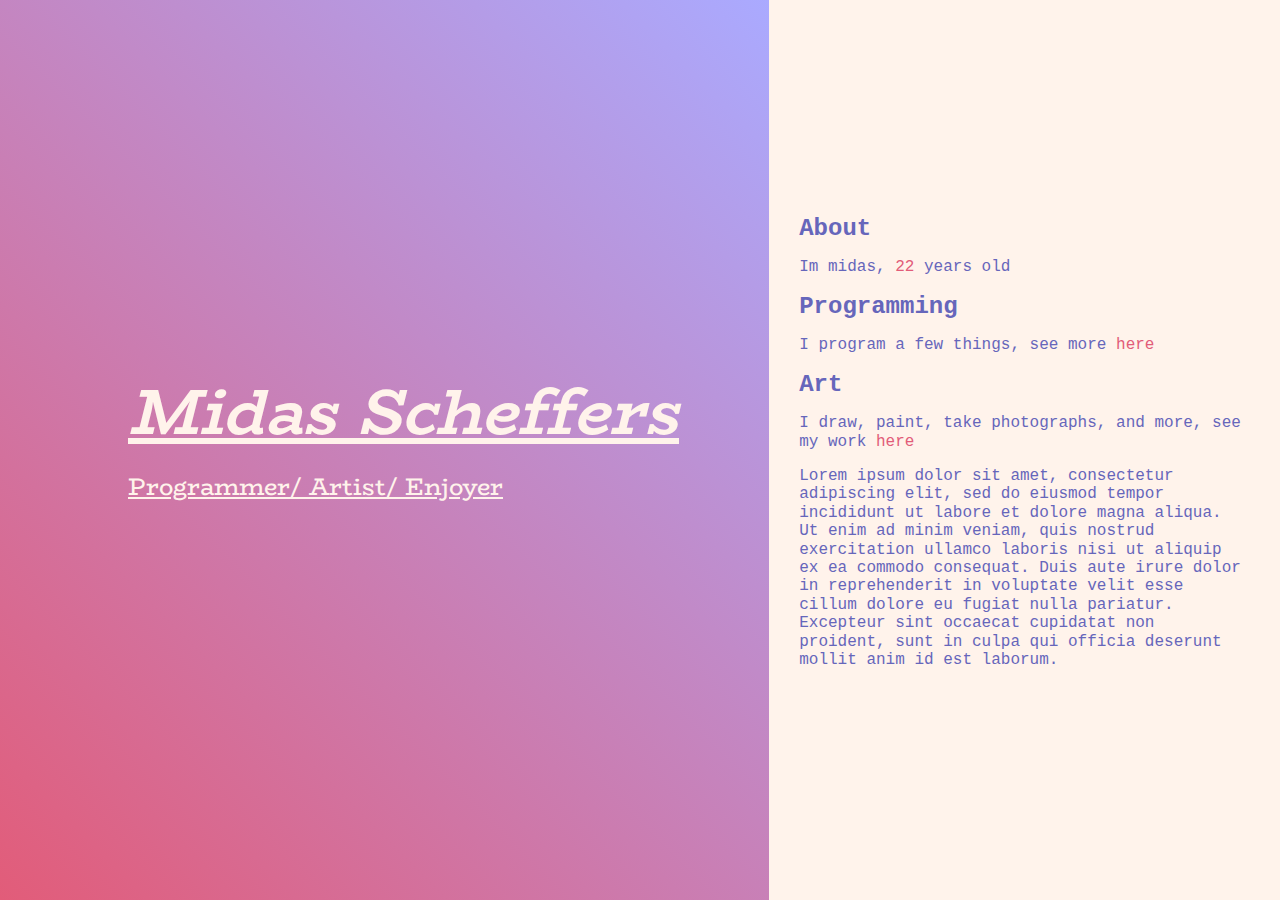
==== index.html @ fac3b4a9 "first comit" ====
<!DOCTYPE html>
<html lang="en">
<head>
    <meta charset="UTF-8">
    <meta http-equiv="X-UA-Compatible" content="IE=edge">
    <meta name="viewport" content="width=device-width, initial-scale=1.0">
    <link rel="stylesheet" href="style/normalize.css">
    <link rel="stylesheet" href="style/main.css">
    <link rel="shortcut icon" type="image/jpg" href="favicon-32x32.png">
    <style>
        @import url('https://fonts.googleapis.com/css2?family=BioRhyme:wght@200&family=Gideon+Roman&family=Roboto+Slab:wght@100&display=swap');
    </style> 
    <title>Home - Midas Scheffers</title>
</head>
<body>
    <header class="landing_head">
        <h1>Midas Scheffers</h1>
        <p><a href="programming.html">Programmer</a>/ <a href="art.html">Artist</a>/ Enjoyer</p>
    </header>
    <div class="wrapper">
        <middle>
            <h2>About</h2>
            <p>Im midas, <span id="age">age</span> years old</p>
            
            <h2>Programming</h2>
            <p>I program a few things, see more <a href="programming.html">here</a></p>
            
            <h2>Art</h2>
            <p>I draw, paint, take photographs, and more, see my work <a href="art.html">here</a></p>
            <p>
                Lorem ipsum dolor sit amet, consectetur adipiscing elit, sed do eiusmod tempor incididunt ut labore et dolore magna aliqua. Ut enim ad minim veniam, quis nostrud exercitation ullamco laboris nisi ut aliquip ex ea commodo consequat. Duis aute irure dolor in reprehenderit in voluptate velit esse cillum dolore eu fugiat nulla pariatur. Excepteur sint occaecat cupidatat non proident, sunt in culpa qui officia deserunt mollit anim id est laborum.
            </p>
        </middle>
    </div>
    <script src="age.js"></script>
</body>
</html>
---- style/main.css ----
:root{
    --light: #fff3eb;
    --lighter: #fff9f5;
    --middle: #e25c79;
    --dark: #aaaaff;
    --darker: #66b;
}



body{
    font-family: 'Courier New', Courier, monospace;
    overflow-x: hidden;
    background-color: var(--light);
    color: var(--darker);
    padding: 0px;
    margin: 0px;
    display: flex;
    /* flex-direction: column; */
    justify-content: center;
}

.wrapper{
    width: min(75vw, 900px);
    padding: 30px;
    background-color: var(--light);
    display: flex;
    flex-direction: column;
    justify-content: center;
    /* background-color: #aaa; */
}

h1{
    margin: 0px;
}

h1 a{
    color: var(--darker);
}

h2{
    margin: 0px;
}

a{
    color: var(--middle);
    text-decoration: none;
}

article{
    margin-top: 20px;
    background-color: var(--lighter);
    border-color: var(--light);
    border-style: solid;
    border-width: 1px;
    border-radius: 6px;
}

article h2{
    background-color: var(--lighter);
    border-radius: 6px;
    padding: 6px;
}

article p{
    padding: 6px;
}

#age{
    color: var(--middle);
}


header.landing_head {
    display: flex;
    flex-direction: column;
    justify-content: center;
    padding-left: 10%;
    width: 100vw;
    height: 100vh;
    background: var(--dark);
    background: linear-gradient(45deg, var(--middle) 0%, var(--dark) 100%);
    color: var(--light);
    font-family: 'BioRhyme', serif;
}

header.landing_head h1{
    font-size: 400%;
    font-style: italic;
    text-decoration: underline;
}

header.landing_head p{
    font-size: 150%;
    font-style: bold;
    text-decoration: underline;
}

header.landing_head a{
    color: var(--light);
}

@media only screen and (max-width: 1200px) {
    body{
        display: flex;
        flex-direction: column;

    }

    header.landing_head {
        display: flex;
        align-items: center;
        justify-content: center;
        word-spacing: 30000px;
        
    }
  }
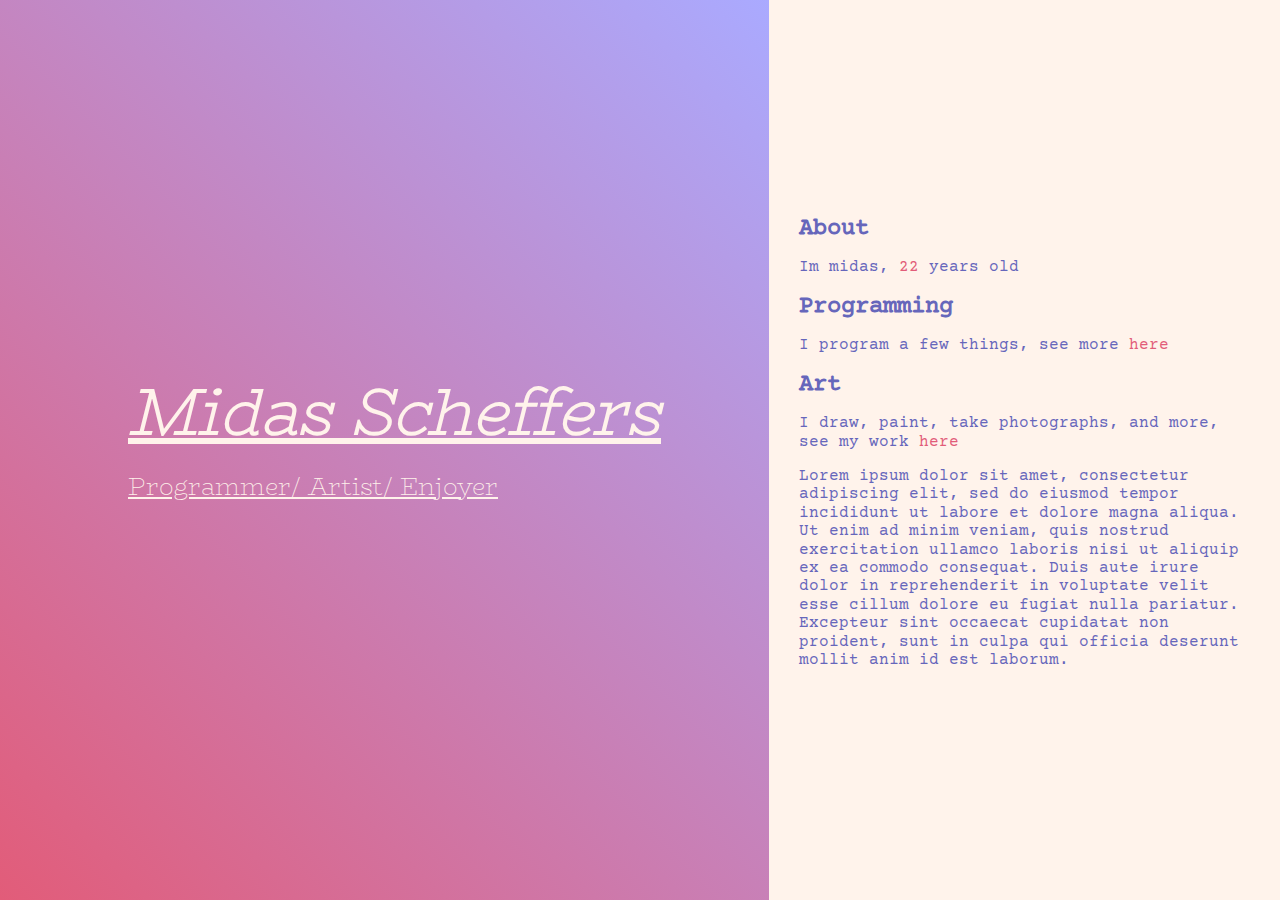
==== commit eed7e323: "[fix] fonts not displaying in chrome" ====
--- a/index.html
+++ b/index.html
@@ -7,9 +7,6 @@
     <link rel="stylesheet" href="style/normalize.css">
     <link rel="stylesheet" href="style/main.css">
     <link rel="shortcut icon" type="image/jpg" href="favicon-32x32.png">
-    <style>
-        @import url('https://fonts.googleapis.com/css2?family=BioRhyme:wght@200&family=Gideon+Roman&family=Roboto+Slab:wght@100&display=swap');
-    </style> 
     <title>Home - Midas Scheffers</title>
 </head>
 <body>
--- a/style/main.css
+++ b/style/main.css
@@ -8,9 +8,25 @@
 }
 
 
+@font-face {
+    font-family: 'BioRhyme';
+    font-style: normal;
+    font-weight: 200;
+    src: url(../fonts/biorhyme.woff2) format('woff2');
+  }
+
+  @font-face {
+    font-family: 'Courier P';
+    font-style: normal;
+    font-weight: 200;
+    src: url(../fonts/courier_prime.woff2) format('woff2');
+  }
+
+
 
 body{
-    font-family: 'Courier New', Courier, monospace;
+    font-family: 'Courier P', 'Segoe UI', Tahoma, Verdana, sans-serif;
+    /* font: optional; */
     overflow-x: hidden;
     background-color: var(--light);
     color: var(--darker);
@@ -58,7 +74,8 @@
 }
 
 article h2{
-    background-color: var(--lighter);
+    background-color: var(--middle);
+    color: var(--light);
     border-radius: 6px;
     padding: 6px;
 }
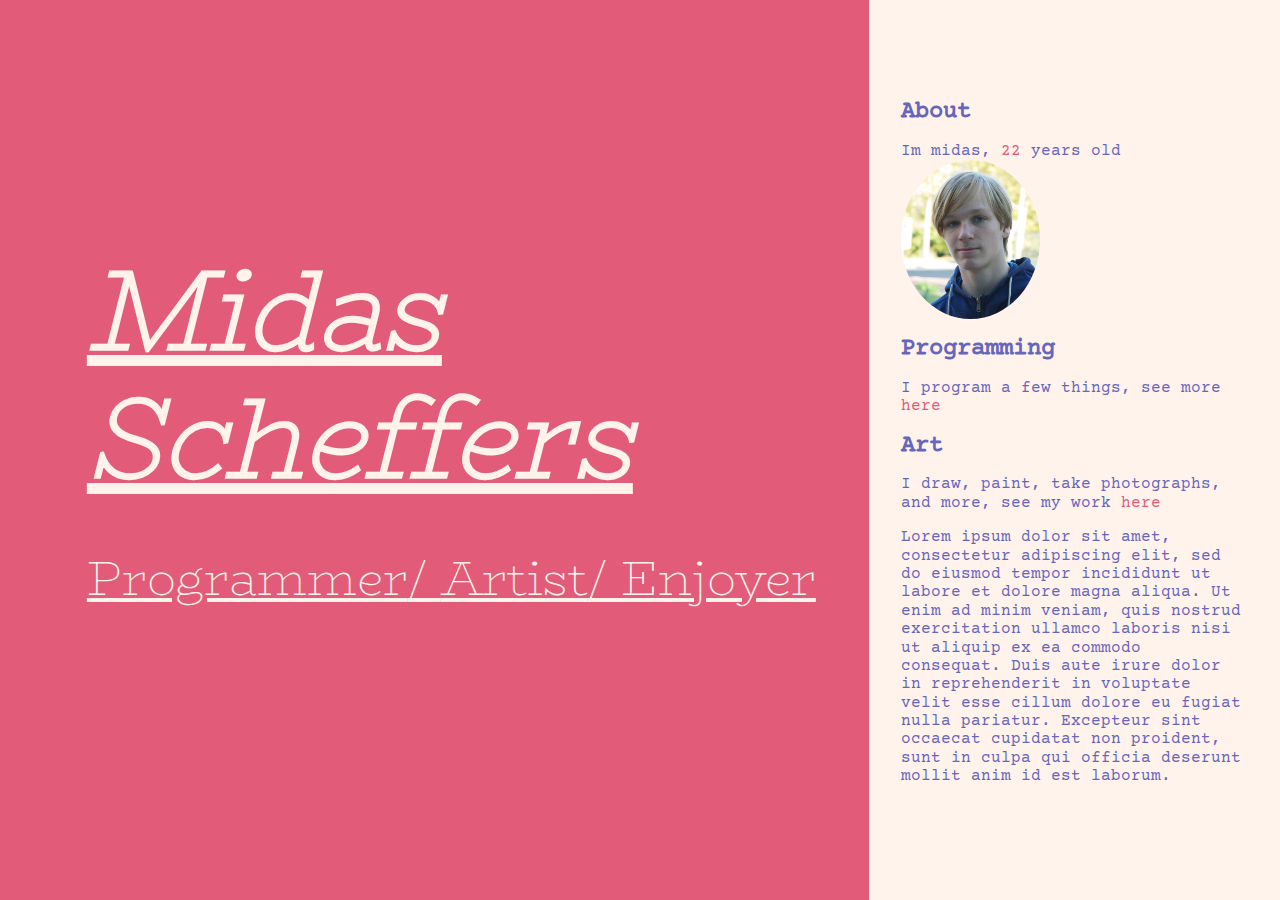
==== commit e27ec928: "make more page better" ====
--- a/index.html
+++ b/index.html
@@ -14,10 +14,14 @@
         <h1>Midas Scheffers</h1>
         <p><a href="programming.html">Programmer</a>/ <a href="art.html">Artist</a>/ Enjoyer</p>
     </header>
-    <div class="wrapper">
+    <div class="wrapper_head">
         <middle>
             <h2>About</h2>
-            <p>Im midas, <span id="age">age</span> years old</p>
+            <p>
+                Im midas, <span id="age">age</span> years old <img src="images/headshot.jpg" alt="headshot" id="headshot">
+            </p>
+
+            
             
             <h2>Programming</h2>
             <p>I program a few things, see more <a href="programming.html">here</a></p>
--- a/style/main.css
+++ b/style/main.css
@@ -5,6 +5,8 @@
     --middle: #e25c79;
     --dark: #aaaaff;
     --darker: #66b;
+
+    --break-point: 60em;
 }
 
 
@@ -13,38 +15,74 @@
     font-style: normal;
     font-weight: 200;
     src: url(../fonts/biorhyme.woff2) format('woff2');
-  }
+}
 
-  @font-face {
+@font-face {
     font-family: 'Courier P';
     font-style: normal;
     font-weight: 200;
     src: url(../fonts/courier_prime.woff2) format('woff2');
-  }
+}
 
 
+@keyframes fadeIn {
+    0% {opacity:0; margin-left: -1vw;}
+    100% {opacity:1; margin-left: 0px;}
+}
+
+
+/* styling */
 
 body{
     font-family: 'Courier P', 'Segoe UI', Tahoma, Verdana, sans-serif;
-    /* font: optional; */
-    overflow-x: hidden;
     background-color: var(--light);
     color: var(--darker);
+    overflow-x: hidden;
     padding: 0px;
     margin: 0px;
-    display: flex;
-    /* flex-direction: column; */
-    justify-content: center;
+    background: var(--dark);
+    background: linear-gradient(45deg, var(--middle) 0%, var(--dark) 100%);
 }
 
-.wrapper{
-    width: min(75vw, 900px);
-    padding: 30px;
+@media (min-width: 60rem){
+    body{
+        display: flex;
+        justify-content: center;
+    }
+}
+
+.wrapper_head{
+    max-width: 60em;
+    padding: 2em;
     background-color: var(--light);
     display: flex;
     flex-direction: column;
     justify-content: center;
+    background-color: var(--light);
     /* background-color: #aaa; */
+}
+
+@media (min-width: 60em){
+    .wrapper_head{
+        width: min(40vw, 60em);
+    }
+}
+
+.wrapper{
+    max-width: 60em;
+    padding: 2em;
+    min-height: 100%;
+    min-height: 100vh;
+    display: flex;
+    flex-direction: column;
+    background-color: var(--light);
+    /* background-color: #aaa; */
+}
+
+@media (min-width: 60em){
+    .wrapper{
+        max-width: 60em;
+    }
 }
 
 h1{
@@ -66,23 +104,51 @@
 
 article{
     margin-top: 20px;
-    background-color: var(--lighter);
-    border-color: var(--light);
-    border-style: solid;
+    /* background-color: var(--lighter);
+    border-color: var(--light); */
+    /* border-style: solid;
     border-width: 1px;
-    border-radius: 6px;
+    border-radius: 6px; */
+    padding: 1em;
+}
+
+#headshot {
+    border-radius: 100%;
+    width: 40%;
+    display: block;
+}
+#headshot_inline{
+    border-radius: 100%;
+    width: 10%;
+    display: inline;
+}
+
+
+header{
+    background-color: var(--middle);
+    color: var(--light);
+}
+
+header h1{
+    color: var(--light);
 }
 
 article h2{
-    background-color: var(--middle);
-    color: var(--light);
+    /* background-color: var(--middle);
+    color: var(--light); */
     border-radius: 6px;
     padding: 6px;
 }
 
 article p{
-    padding: 6px;
+    margin: 10px;
 }
+
+img{
+    display: block;
+    max-width: 100%;
+}
+
 
 #age{
     color: var(--middle);
@@ -90,26 +156,28 @@
 
 
 header.landing_head {
+    font-family: 'BioRhyme', serif;
     display: flex;
     flex-direction: column;
     justify-content: center;
-    padding-left: 10%;
     width: 100vw;
     height: 100vh;
-    background: var(--dark);
-    background: linear-gradient(45deg, var(--middle) 0%, var(--dark) 100%);
+    
     color: var(--light);
-    font-family: 'BioRhyme', serif;
 }
 
 header.landing_head h1{
-    font-size: 400%;
+    animation: fadeIn linear 1s;
+    font-size: clamp(3rem, 1rem + 10vw ,7rem);
     font-style: italic;
     text-decoration: underline;
+    padding-left: 10%;
 }
 
 header.landing_head p{
-    font-size: 150%;
+    animation: fadeIn linear 1s;
+    font-size: clamp(1rem, 0.5rem + 5vw ,3rem);
+    padding-left: 10%;
     font-style: bold;
     text-decoration: underline;
 }
@@ -118,18 +186,8 @@
     color: var(--light);
 }
 
-@media only screen and (max-width: 1200px) {
-    body{
-        display: flex;
-        flex-direction: column;
 
-    }
 
-    header.landing_head {
-        display: flex;
-        align-items: center;
-        justify-content: center;
-        word-spacing: 30000px;
-        
-    }
-  }
+
+
+  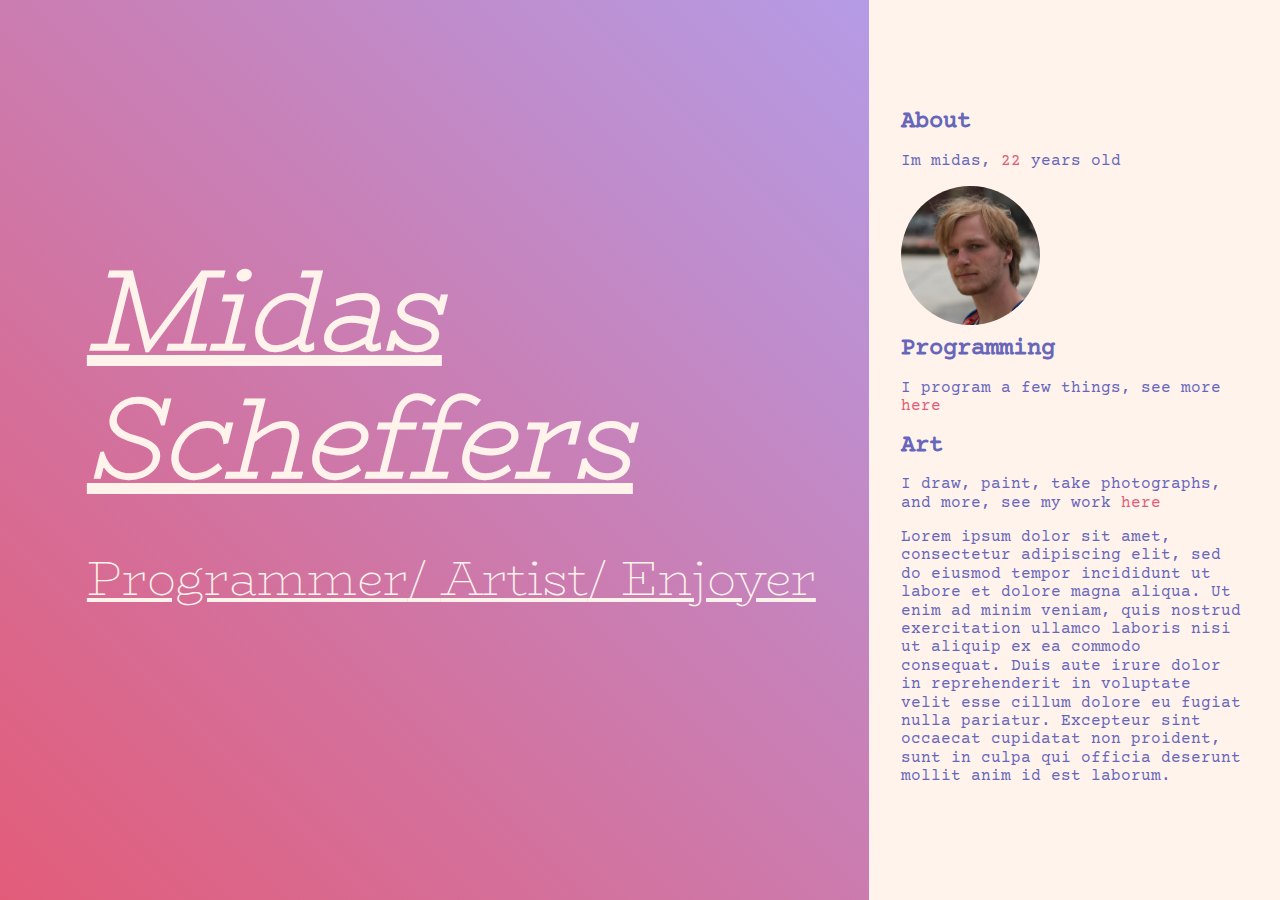
==== commit 3387564a: "[Change] headshot" ====
--- a/index.html
+++ b/index.html
@@ -18,9 +18,9 @@
         <middle>
             <h2>About</h2>
             <p>
-                Im midas, <span id="age">age</span> years old <img src="images/headshot.jpg" alt="headshot" id="headshot">
+                Im midas, <span id="age">age</span> years old 
             </p>
-
+            <img src="images/headshot_2.jpg" alt="headshot" id="headshot">
             
             
             <h2>Programming</h2>
--- a/style/main.css
+++ b/style/main.css
@@ -101,6 +101,7 @@
     color: var(--middle);
     text-decoration: none;
 }
+
 
 article{
     margin-top: 20px;
@@ -115,23 +116,31 @@
 #headshot {
     border-radius: 100%;
     width: 40%;
-    display: block;
-}
+}
+
 #headshot_inline{
     border-radius: 100%;
-    width: 10%;
-    display: inline;
-}
-
-
-header{
-    background-color: var(--middle);
-    color: var(--light);
-}
-
-header h1{
-    color: var(--light);
-}
+    width: 200px;
+}
+
+
+header:not([class]){
+    display: flex;
+    align-items: center;
+    flex-wrap: wrap;
+    justify-content: space-around;
+    margin: 30px;
+    text-align: center;
+}
+
+header:not([class]) > *{
+    flex: 0 1 33%;
+}
+
+header:not([class]) > h1{
+    margin: 20px;
+}
+
 
 article h2{
     /* background-color: var(--middle);
@@ -141,6 +150,11 @@
 }
 
 article p{
+    margin: 10px;
+}
+
+article p img{
+    float: left;
     margin: 10px;
 }
 
@@ -186,7 +200,9 @@
     color: var(--light);
 }
 
-
+middle h2{
+    margin-top: 10px;
+}
 
 
 
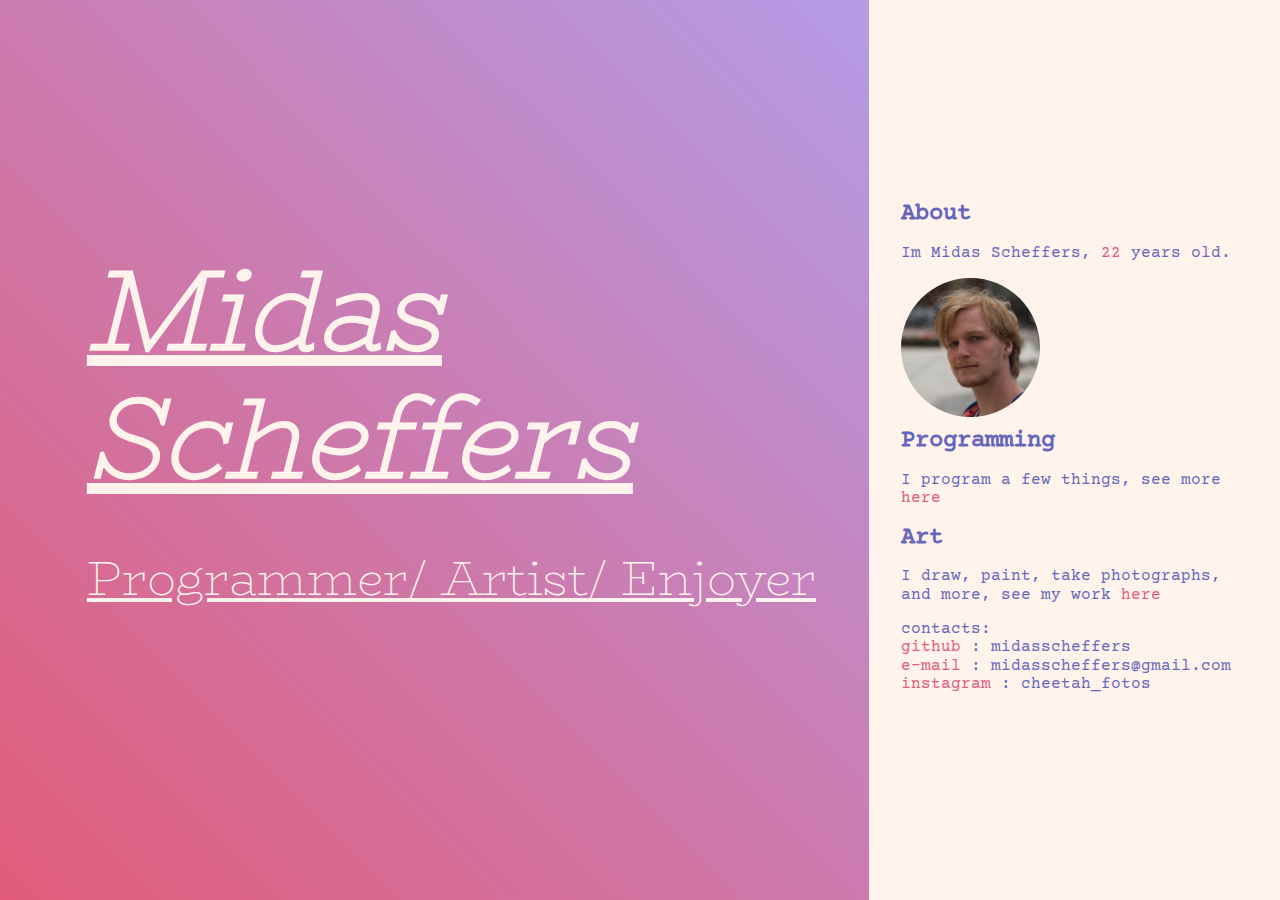
==== commit 7b14bcc1: "[add] content to populate site" ====
--- a/index.html
+++ b/index.html
@@ -18,7 +18,7 @@
         <middle>
             <h2>About</h2>
             <p>
-                Im midas, <span id="age">age</span> years old 
+                Im Midas Scheffers, <span id="age">age</span> years old.
             </p>
             <img src="images/headshot_2.jpg" alt="headshot" id="headshot">
             
@@ -29,10 +29,14 @@
             <h2>Art</h2>
             <p>I draw, paint, take photographs, and more, see my work <a href="art.html">here</a></p>
             <p>
-                Lorem ipsum dolor sit amet, consectetur adipiscing elit, sed do eiusmod tempor incididunt ut labore et dolore magna aliqua. Ut enim ad minim veniam, quis nostrud exercitation ullamco laboris nisi ut aliquip ex ea commodo consequat. Duis aute irure dolor in reprehenderit in voluptate velit esse cillum dolore eu fugiat nulla pariatur. Excepteur sint occaecat cupidatat non proident, sunt in culpa qui officia deserunt mollit anim id est laborum.
+                contacts: <br>
+                <a href="https://www.github.com/midasscheffers">github</a> : midasscheffers<br> 
+                <a href="mailto:midasscheffers@gmail.com">e-mail</a> : midasscheffers@gmail.com <br>
+                <a href="https://instagram.com/cheetah_fotos">instagram</a> : cheetah_fotos
             </p>
         </middle>
     </div>
+    <img src="images/down_arrow.gif" alt="down_arrow" id="down_arrow">
     <script src="age.js"></script>
 </body>
 </html>--- a/style/main.css
+++ b/style/main.css
@@ -33,6 +33,8 @@
 
 /* styling */
 
+
+
 body{
     font-family: 'Courier P', 'Segoe UI', Tahoma, Verdana, sans-serif;
     background-color: var(--light);
@@ -44,11 +46,28 @@
     background: linear-gradient(45deg, var(--middle) 0%, var(--dark) 100%);
 }
 
+#down_arrow{
+    position: absolute;
+    /* margin: 50% auto; */
+    top:0px; left:0px;
+    width: 10vw;
+    transform: translate(50vw, 90vh);
+    mix-blend-mode:color-dodge;
+}
+
 @media (min-width: 60rem){
     body{
         display: flex;
         justify-content: center;
     }
+
+    #down_arrow{
+        display: none;
+    }
+}
+
+.gradient{
+    background: var(--dark);
 }
 
 .wrapper_head{
@@ -111,7 +130,11 @@
     border-width: 1px;
     border-radius: 6px; */
     padding: 1em;
-}
+    border-style: none none solid none;
+    border-bottom-color: var(--middle);
+    border-bottom-width: 1px;
+}
+
 
 #headshot {
     border-radius: 100%;
@@ -204,6 +227,19 @@
     margin-top: 10px;
 }
 
-
-
-  +.clearfix:after {
+    content: "";
+    clear: both;
+    display: table;
+  }
+
+body::-webkit-scrollbar {
+    display: none;
+}
+  
+  /* Hide scrollbar for IE, Edge and Firefox */
+body {
+    -ms-overflow-style: none;  /* IE and Edge */
+    scrollbar-width: none;  /* Firefox */
+}
+
